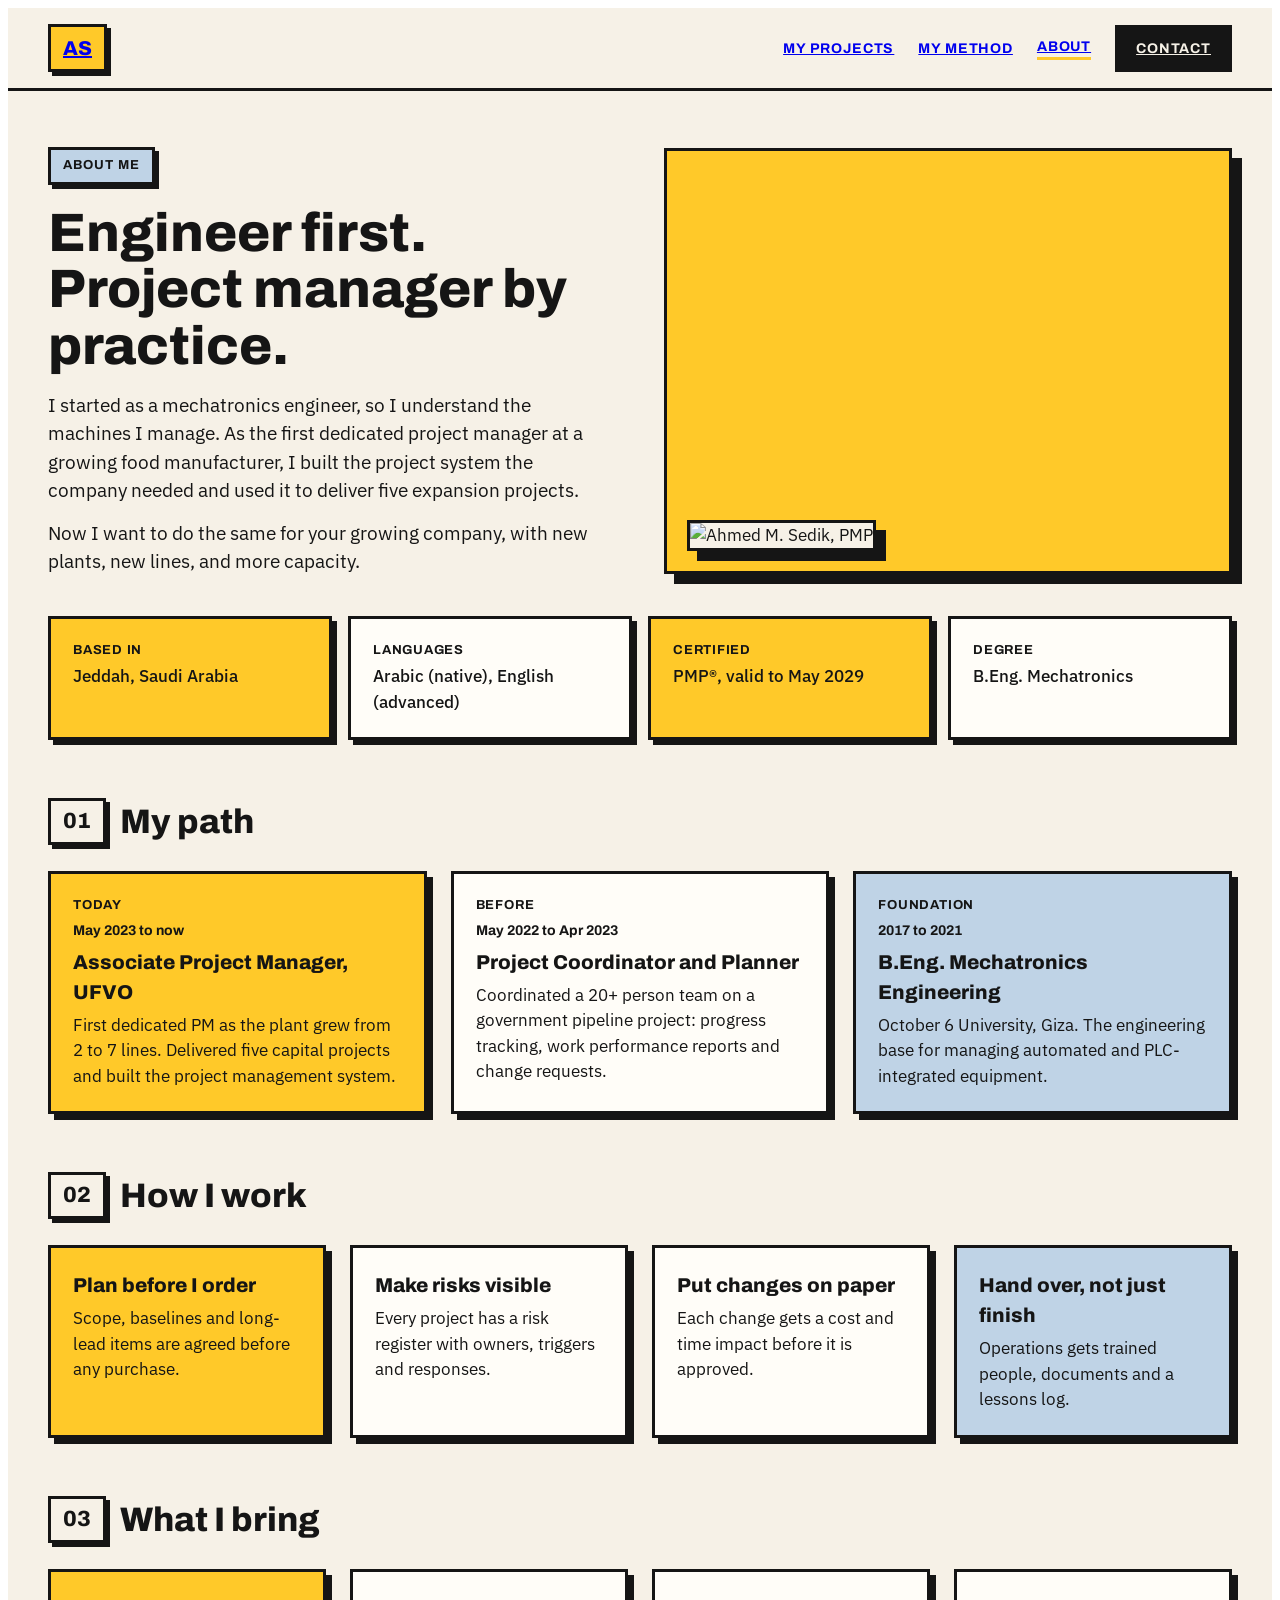
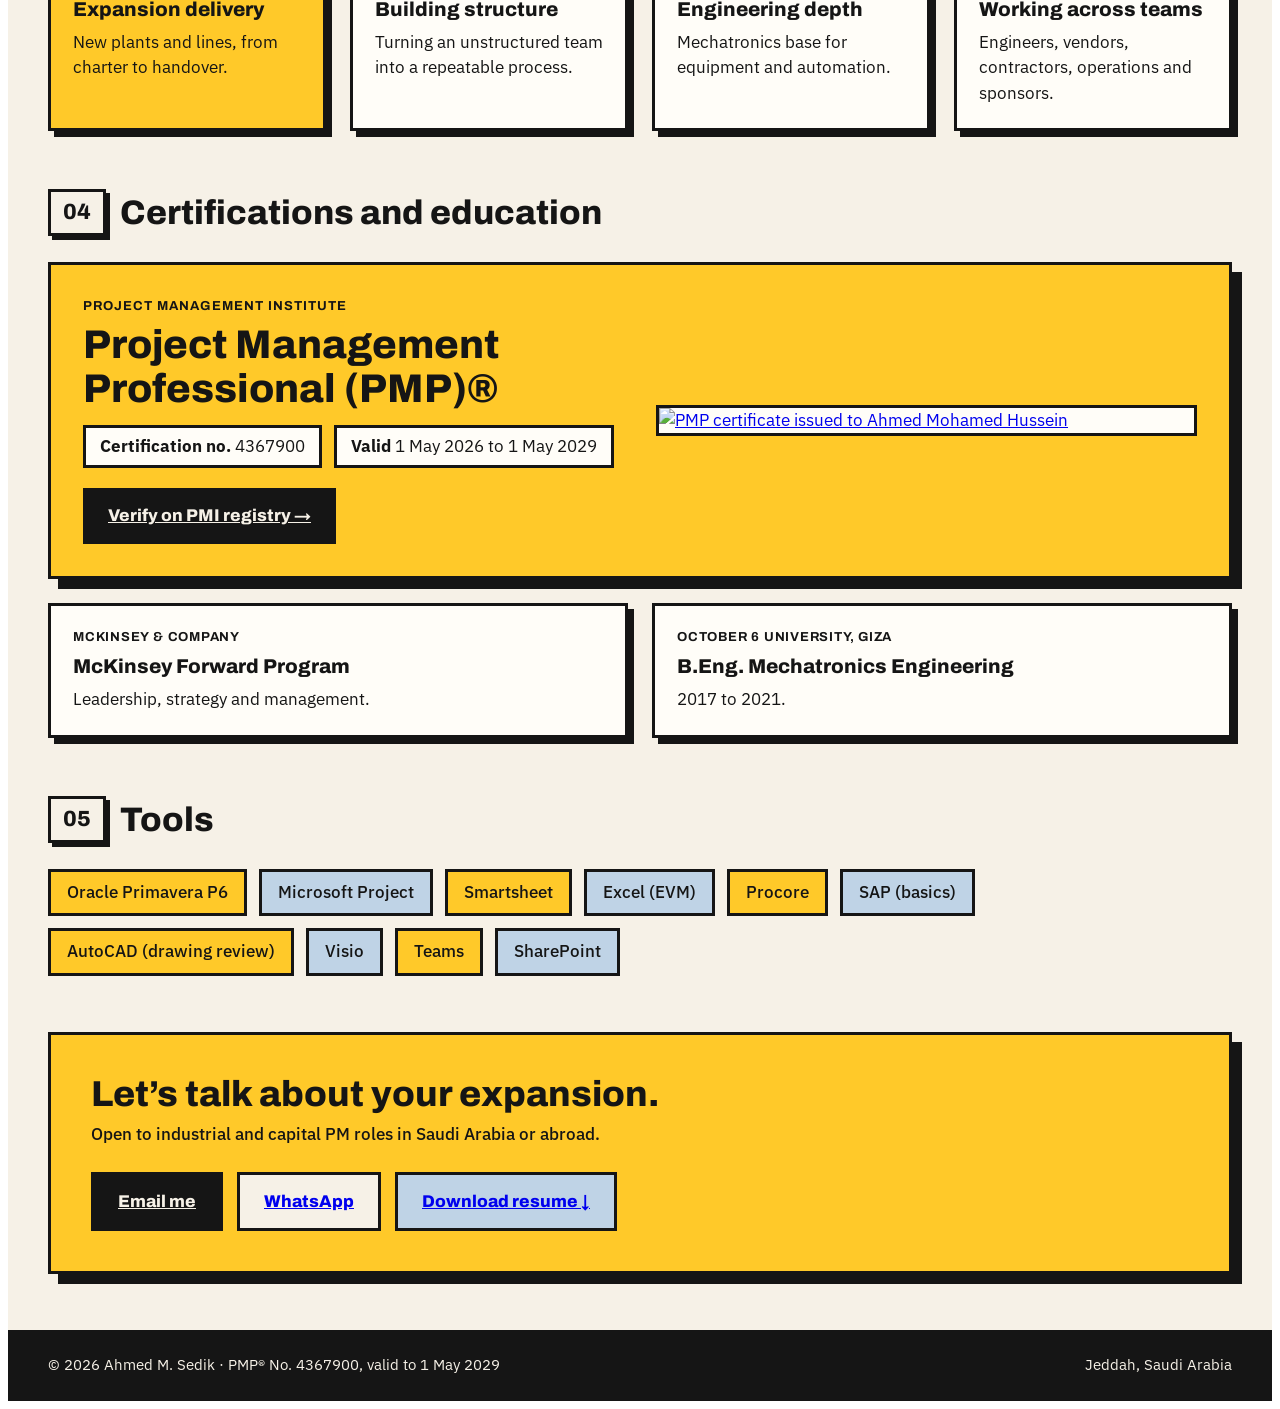
==== about.html @ be0f69f0 "Add files via upload" ====
<!doctype html>
<html lang="en">
<head>
<meta charset="utf-8">
<meta name="viewport" content="width=device-width, initial-scale=1">
<title>About | Ahmed M. Sedik, PMP</title>
<meta name="description" content="About Ahmed M. Sedik: mechatronics engineer and PMP®-certified project manager.">
<meta property="og:title" content="About | Ahmed M. Sedik, PMP">
<meta property="og:description" content="About Ahmed M. Sedik: mechatronics engineer and PMP®-certified project manager.">
<meta property="og:type" content="website">
<meta name="theme-color" content="#FFC929">
<link rel="icon" href="data:image/svg+xml,%3Csvg xmlns='http://www.w3.org/2000/svg' viewBox='0 0 64 64'%3E%3Crect width='64' height='64' fill='%23FFC929' stroke='%23151515' stroke-width='6'/%3E%3Ctext x='32' y='43' text-anchor='middle' font-family='Arial Black,Arial' font-weight='900' font-size='28' fill='%23151515'%3EAS%3C/text%3E%3C/svg%3E">
<link rel="preconnect" href="https://fonts.googleapis.com">
<link rel="preconnect" href="https://fonts.gstatic.com" crossorigin>
<link href="https://fonts.googleapis.com/css2?family=Archivo:wght@500;700;800&family=IBM+Plex+Sans:wght@400;500&display=swap" rel="stylesheet">
<link rel="stylesheet" href="assets/styles.css">
<link rel="stylesheet" href="assets/animations.css">
</head>
<body>
<div style="width:100%;box-sizing:border-box;background:#F6F1E7;color:#151515;font-family:'IBM Plex Sans',sans-serif;font-size:17px;line-height:1.5">
<div style="display:flex;flex-wrap:wrap;gap:16px;align-items:center;justify-content:space-between;padding:16px clamp(16px,4vw,40px);border-bottom:3px solid #151515"><a href="index.html" aria-label="Home" style="font-family:'Archivo',sans-serif;font-weight:800;font-size:20px;border:3px solid #151515;background:#FFC929;padding:6px 12px;box-shadow:4px 4px 0 #151515">AS</a><div style="display:flex;flex-wrap:wrap;gap:24px;align-items:center;font-family:'Archivo',sans-serif;font-weight:700;font-size:14px;letter-spacing:.06em;text-transform:uppercase"><a href="index.html#work">My Projects</a><a href="playbook.html">My method</a><a href="about.html" style="border-bottom:3px solid #FFC929">About</a><a href="index.html#contact" style="border:3px solid #151515;background:#151515;color:#F6F1E7;padding:10px 18px">Contact</a></div></div><div style="max-width:1200px;margin:0 auto;padding:56px clamp(16px,4vw,40px) 0;display:grid;grid-template-columns:repeat(auto-fit,minmax(min(100%,320px),1fr));gap:48px;align-items:center"><div><div style="display:inline-block;font-family:'Archivo',sans-serif;font-weight:700;font-size:13px;letter-spacing:.08em;text-transform:uppercase;border:3px solid #151515;background:#BFD3E6;padding:6px 12px;box-shadow:4px 4px 0 #151515">About me</div><h1 style="font-family:'Archivo',sans-serif;font-weight:800;font-size:clamp(30px,8vw,54px);line-height:1.05;margin:20px 0 16px">Engineer first. Project manager by practice.</h1><p style="font-size:19px;max-width:560px;margin:0 0 14px">I started as a mechatronics engineer, so I understand the machines I manage. As the first dedicated project manager at a growing food manufacturer, I built the project system the company needed and used it to deliver five expansion projects.</p><p style="font-size:19px;max-width:560px;margin:0">Now I want to do the same for your growing company, with new plants, new lines, and more capacity.</p></div><div style="border:3px solid #151515;background:#FFC929;box-shadow:10px 10px 0 #151515;min-height:380px;display:flex;align-items:flex-end;padding:20px"><div style="border:3px solid #151515;background:#F6F1E7;box-shadow:10px 10px 0 #151515;overflow:hidden"><img alt="Ahmed M. Sedik, PMP" src="assets/photo.jpg" style="width:100%;height:auto;display:block"></div></div></div><div style="max-width:1200px;margin:0 auto;padding:clamp(16px,4vw,40px) clamp(16px,4vw,40px) 0"><div style="display:grid;grid-template-columns:repeat(auto-fit,minmax(min(100%,220px),1fr));gap:16px"><div style="border:3px solid #151515;background:#FFC929;box-shadow:5px 5px 0 #151515;padding:22px"><div style="font-family:'Archivo',sans-serif;font-weight:700;font-size:13px;letter-spacing:.06em;text-transform:uppercase;margin-bottom:4px">Based in</div><div style="font-weight:500">Jeddah, Saudi Arabia</div></div><div style="border:3px solid #151515;background:#FFFDF8;box-shadow:5px 5px 0 #151515;padding:22px"><div style="font-family:'Archivo',sans-serif;font-weight:700;font-size:13px;letter-spacing:.06em;text-transform:uppercase;margin-bottom:4px">Languages</div><div style="font-weight:500">Arabic (native), English (advanced)</div></div><div style="border:3px solid #151515;background:#FFC929;box-shadow:5px 5px 0 #151515;padding:22px"><div style="font-family:'Archivo',sans-serif;font-weight:700;font-size:13px;letter-spacing:.06em;text-transform:uppercase;margin-bottom:4px">Certified</div><div style="font-weight:500">PMP®, valid to May 2029</div></div><div style="border:3px solid #151515;background:#FFFDF8;box-shadow:5px 5px 0 #151515;padding:22px"><div style="font-family:'Archivo',sans-serif;font-weight:700;font-size:13px;letter-spacing:.06em;text-transform:uppercase;margin-bottom:4px">Degree</div><div style="font-weight:500">B.Eng. Mechatronics</div></div></div></div><div style="max-width:1200px;margin:0 auto;padding:56px clamp(16px,4vw,40px) 0"><div style="display:flex;align-items:center;gap:14px;margin-bottom:24px"><div style="font-family:'Archivo',sans-serif;font-weight:800;font-size:22px;border:3px solid #151515;background:#F6F1E7;padding:4px 12px;box-shadow:4px 4px 0 #151515">01</div><h2 style="font-family:'Archivo',sans-serif;font-weight:800;font-size:34px;margin:0">My path</h2></div><div style="display:grid;grid-template-columns:repeat(auto-fit,minmax(min(100%,300px),1fr));gap:24px"><div style="border:3px solid #151515;background:#FFC929;box-shadow:6px 6px 0 #151515;padding:22px"><div style="font-family:'Archivo',sans-serif;font-weight:700;font-size:13px;letter-spacing:.06em;text-transform:uppercase;margin-bottom:4px">Today</div><div style="font-family:'Archivo',sans-serif;font-weight:700;font-size:14px;margin-bottom:6px">May 2023 to now</div><div style="font-family:'Archivo',sans-serif;font-weight:800;font-size:20px;margin-bottom:6px">Associate Project Manager, UFVO</div><div>First dedicated PM as the plant grew from 2 to 7 lines. Delivered five capital projects and built the project management system.</div></div><div style="border:3px solid #151515;background:#FFFDF8;box-shadow:6px 6px 0 #151515;padding:22px"><div style="font-family:'Archivo',sans-serif;font-weight:700;font-size:13px;letter-spacing:.06em;text-transform:uppercase;margin-bottom:4px">Before</div><div style="font-family:'Archivo',sans-serif;font-weight:700;font-size:14px;margin-bottom:6px">May 2022 to Apr 2023</div><div style="font-family:'Archivo',sans-serif;font-weight:800;font-size:20px;margin-bottom:6px">Project Coordinator and Planner</div><div>Coordinated a 20+ person team on a government pipeline project: progress tracking, work performance reports and change requests.</div></div><div style="border:3px solid #151515;background:#BFD3E6;box-shadow:6px 6px 0 #151515;padding:22px"><div style="font-family:'Archivo',sans-serif;font-weight:700;font-size:13px;letter-spacing:.06em;text-transform:uppercase;margin-bottom:4px">Foundation</div><div style="font-family:'Archivo',sans-serif;font-weight:700;font-size:14px;margin-bottom:6px">2017 to 2021</div><div style="font-family:'Archivo',sans-serif;font-weight:800;font-size:20px;margin-bottom:6px">B.Eng. Mechatronics Engineering</div><div>October 6 University, Giza. The engineering base for managing automated and PLC-integrated equipment.</div></div></div></div><div style="max-width:1200px;margin:0 auto;padding:56px clamp(16px,4vw,40px) 0"><div style="display:flex;align-items:center;gap:14px;margin-bottom:24px"><div style="font-family:'Archivo',sans-serif;font-weight:800;font-size:22px;border:3px solid #151515;background:#F6F1E7;padding:4px 12px;box-shadow:4px 4px 0 #151515">02</div><h2 style="font-family:'Archivo',sans-serif;font-weight:800;font-size:34px;margin:0">How I work</h2></div><div style="display:grid;grid-template-columns:repeat(auto-fit,minmax(min(100%,240px),1fr));gap:24px"><div style="border:3px solid #151515;background:#FFC929;box-shadow:6px 6px 0 #151515;padding:22px"><div style="font-family:'Archivo',sans-serif;font-weight:800;font-size:20px;margin-bottom:6px">Plan before I order</div><div>Scope, baselines and long-lead items are agreed before any purchase.</div></div><div style="border:3px solid #151515;background:#FFFDF8;box-shadow:6px 6px 0 #151515;padding:22px"><div style="font-family:'Archivo',sans-serif;font-weight:800;font-size:20px;margin-bottom:6px">Make risks visible</div><div>Every project has a risk register with owners, triggers and responses.</div></div><div style="border:3px solid #151515;background:#FFFDF8;box-shadow:6px 6px 0 #151515;padding:22px"><div style="font-family:'Archivo',sans-serif;font-weight:800;font-size:20px;margin-bottom:6px">Put changes on paper</div><div>Each change gets a cost and time impact before it is approved.</div></div><div style="border:3px solid #151515;background:#BFD3E6;box-shadow:6px 6px 0 #151515;padding:22px"><div style="font-family:'Archivo',sans-serif;font-weight:800;font-size:20px;margin-bottom:6px">Hand over, not just finish</div><div>Operations gets trained people, documents and a lessons log.</div></div></div></div><div style="max-width:1200px;margin:0 auto;padding:56px clamp(16px,4vw,40px) 0"><div style="display:flex;align-items:center;gap:14px;margin-bottom:24px"><div style="font-family:'Archivo',sans-serif;font-weight:800;font-size:22px;border:3px solid #151515;background:#F6F1E7;padding:4px 12px;box-shadow:4px 4px 0 #151515">03</div><h2 style="font-family:'Archivo',sans-serif;font-weight:800;font-size:34px;margin:0">What I bring</h2></div><div style="display:grid;grid-template-columns:repeat(auto-fit,minmax(min(100%,240px),1fr));gap:24px"><div style="border:3px solid #151515;background:#FFC929;box-shadow:6px 6px 0 #151515;padding:22px"><div style="font-family:'Archivo',sans-serif;font-weight:800;font-size:20px;margin-bottom:6px">Expansion delivery</div><div>New plants and lines, from charter to handover.</div></div><div style="border:3px solid #151515;background:#FFFDF8;box-shadow:6px 6px 0 #151515;padding:22px"><div style="font-family:'Archivo',sans-serif;font-weight:800;font-size:20px;margin-bottom:6px">Building structure</div><div>Turning an unstructured team into a repeatable process.</div></div><div style="border:3px solid #151515;background:#FFFDF8;box-shadow:6px 6px 0 #151515;padding:22px"><div style="font-family:'Archivo',sans-serif;font-weight:800;font-size:20px;margin-bottom:6px">Engineering depth</div><div>Mechatronics base for equipment and automation.</div></div><div style="border:3px solid #151515;background:#FFFDF8;box-shadow:6px 6px 0 #151515;padding:22px"><div style="font-family:'Archivo',sans-serif;font-weight:800;font-size:20px;margin-bottom:6px">Working across teams</div><div>Engineers, vendors, contractors, operations and sponsors.</div></div></div></div><div style="max-width:1200px;margin:0 auto;padding:56px clamp(16px,4vw,40px) 0"><div style="display:flex;align-items:center;gap:14px;margin-bottom:24px"><div style="font-family:'Archivo',sans-serif;font-weight:800;font-size:22px;border:3px solid #151515;background:#F6F1E7;padding:4px 12px;box-shadow:4px 4px 0 #151515">04</div><h2 style="font-family:'Archivo',sans-serif;font-weight:800;font-size:34px;margin:0">Certifications and education</h2></div><div style="border:3px solid #151515;background:#FFC929;box-shadow:10px 10px 0 #151515;padding:32px;display:grid;grid-template-columns:repeat(auto-fit,minmax(min(100%,300px),1fr));gap:32px;align-items:center"><div><div style="font-family:'Archivo',sans-serif;font-weight:700;font-size:13px;letter-spacing:.08em;text-transform:uppercase">Project Management Institute</div><div style="font-family:'Archivo',sans-serif;font-weight:800;font-size:40px;line-height:1.1;margin:6px 0 14px">Project Management Professional (PMP)®</div><div style="display:flex;flex-wrap:wrap;gap:12px;margin-bottom:20px"><span style="border:3px solid #151515;background:#FFFDF8;padding:6px 14px"><b>Certification no.</b> 4367900</span><span style="border:3px solid #151515;background:#FFFDF8;padding:6px 14px"><b>Valid</b> 1 May 2026 to 1 May 2029</span></div><a href="https://www.pmi.org/certifications/certification-resources/registry" style="font-family:'Archivo',sans-serif;font-weight:800;border:3px solid #151515;background:#151515;color:#F6F1E7;padding:12px 22px;display:inline-block">Verify on PMI registry →</a></div><a href="https://www.pmi.org/certifications/certification-resources/registry" style="display:block;border:3px solid #151515;background:#FFFDF8;overflow:hidden"><img alt="PMP certificate issued to Ahmed Mohamed Hussein" src="assets/pmp-certificate.jpg" style="width:100%;height:auto;display:block"></a></div><div style="height:24px"></div><div style="display:grid;grid-template-columns:repeat(auto-fit,minmax(min(100%,260px),1fr));gap:24px"><div style="border:3px solid #151515;background:#FFFDF8;box-shadow:6px 6px 0 #151515;padding:22px"><div style="font-family:'Archivo',sans-serif;font-weight:700;font-size:13px;letter-spacing:.06em;text-transform:uppercase;margin-bottom:4px">McKinsey &amp; Company</div><div style="font-family:'Archivo',sans-serif;font-weight:800;font-size:20px;margin-bottom:6px">McKinsey Forward Program</div><div>Leadership, strategy and management.</div></div><div style="border:3px solid #151515;background:#FFFDF8;box-shadow:6px 6px 0 #151515;padding:22px"><div style="font-family:'Archivo',sans-serif;font-weight:700;font-size:13px;letter-spacing:.06em;text-transform:uppercase;margin-bottom:4px">October 6 University, Giza</div><div style="font-family:'Archivo',sans-serif;font-weight:800;font-size:20px;margin-bottom:6px">B.Eng. Mechatronics Engineering</div><div>2017 to 2021.</div></div></div></div><div style="max-width:1200px;margin:0 auto;padding:56px clamp(16px,4vw,40px) 0"><div style="display:flex;align-items:center;gap:14px;margin-bottom:24px"><div style="font-family:'Archivo',sans-serif;font-weight:800;font-size:22px;border:3px solid #151515;background:#F6F1E7;padding:4px 12px;box-shadow:4px 4px 0 #151515">05</div><h2 style="font-family:'Archivo',sans-serif;font-weight:800;font-size:34px;margin:0">Tools</h2></div><div style="display:flex;flex-wrap:wrap;gap:12px"><span style="border:3px solid #151515;padding:8px 16px;background:#FFC929;font-weight:500">Oracle Primavera P6</span><span style="border:3px solid #151515;padding:8px 16px;background:#BFD3E6;font-weight:500">Microsoft Project</span><span style="border:3px solid #151515;padding:8px 16px;background:#FFC929;font-weight:500">Smartsheet</span><span style="border:3px solid #151515;padding:8px 16px;background:#BFD3E6;font-weight:500">Excel (EVM)</span><span style="border:3px solid #151515;padding:8px 16px;background:#FFC929;font-weight:500">Procore</span><span style="border:3px solid #151515;padding:8px 16px;background:#BFD3E6;font-weight:500">SAP (basics)</span><span style="border:3px solid #151515;padding:8px 16px;background:#FFC929;font-weight:500">AutoCAD (drawing review)</span><span style="border:3px solid #151515;padding:8px 16px;background:#BFD3E6;font-weight:500">Visio</span><span style="border:3px solid #151515;padding:8px 16px;background:#FFC929;font-weight:500">Teams</span><span style="border:3px solid #151515;padding:8px 16px;background:#BFD3E6;font-weight:500">SharePoint</span></div></div><div style="margin:56px auto 0;max-width:1200px;padding:0 clamp(16px,4vw,40px) 56px"><div style="border:3px solid #151515;background:#FFC929;box-shadow:10px 10px 0 #151515;padding:clamp(16px,4vw,40px);display:flex;flex-wrap:wrap;gap:24px;align-items:center;justify-content:space-between"><div><h2 style="font-family:'Archivo',sans-serif;font-weight:800;font-size:36px;line-height:1.1;margin:0 0 8px">Let’s talk about your expansion.</h2><div style="font-weight:500">Open to industrial and capital PM roles in Saudi Arabia or abroad.</div></div><div style="display:flex;flex-wrap:wrap;gap:14px"><a href="mailto:craftedbyahmad@gmail.com" style="font-family:'Archivo',sans-serif;font-weight:800;border:3px solid #151515;background:#151515;color:#F6F1E7;padding:14px 24px">Email me</a><a href="https://wa.me/966565140371" style="font-family:'Archivo',sans-serif;font-weight:800;border:3px solid #151515;background:#F6F1E7;padding:14px 24px">WhatsApp</a><a href="assets/Ahmed_Sedik_Resume.pdf" download style="font-family:'Archivo',sans-serif;font-weight:800;border:3px solid #151515;background:#BFD3E6;padding:14px 24px">Download resume ↓</a></div></div></div><div style="background:#151515;color:#F6F1E7;padding:24px clamp(16px,4vw,40px);display:flex;flex-wrap:wrap;gap:12px;justify-content:space-between;font-size:15px"><span>© 2026 Ahmed M. Sedik · PMP® No. 4367900, valid to 1 May 2029</span><span>Jeddah, Saudi Arabia</span></div>
</div>
<script src="assets/animations.js" defer></script>
</body>
</html>
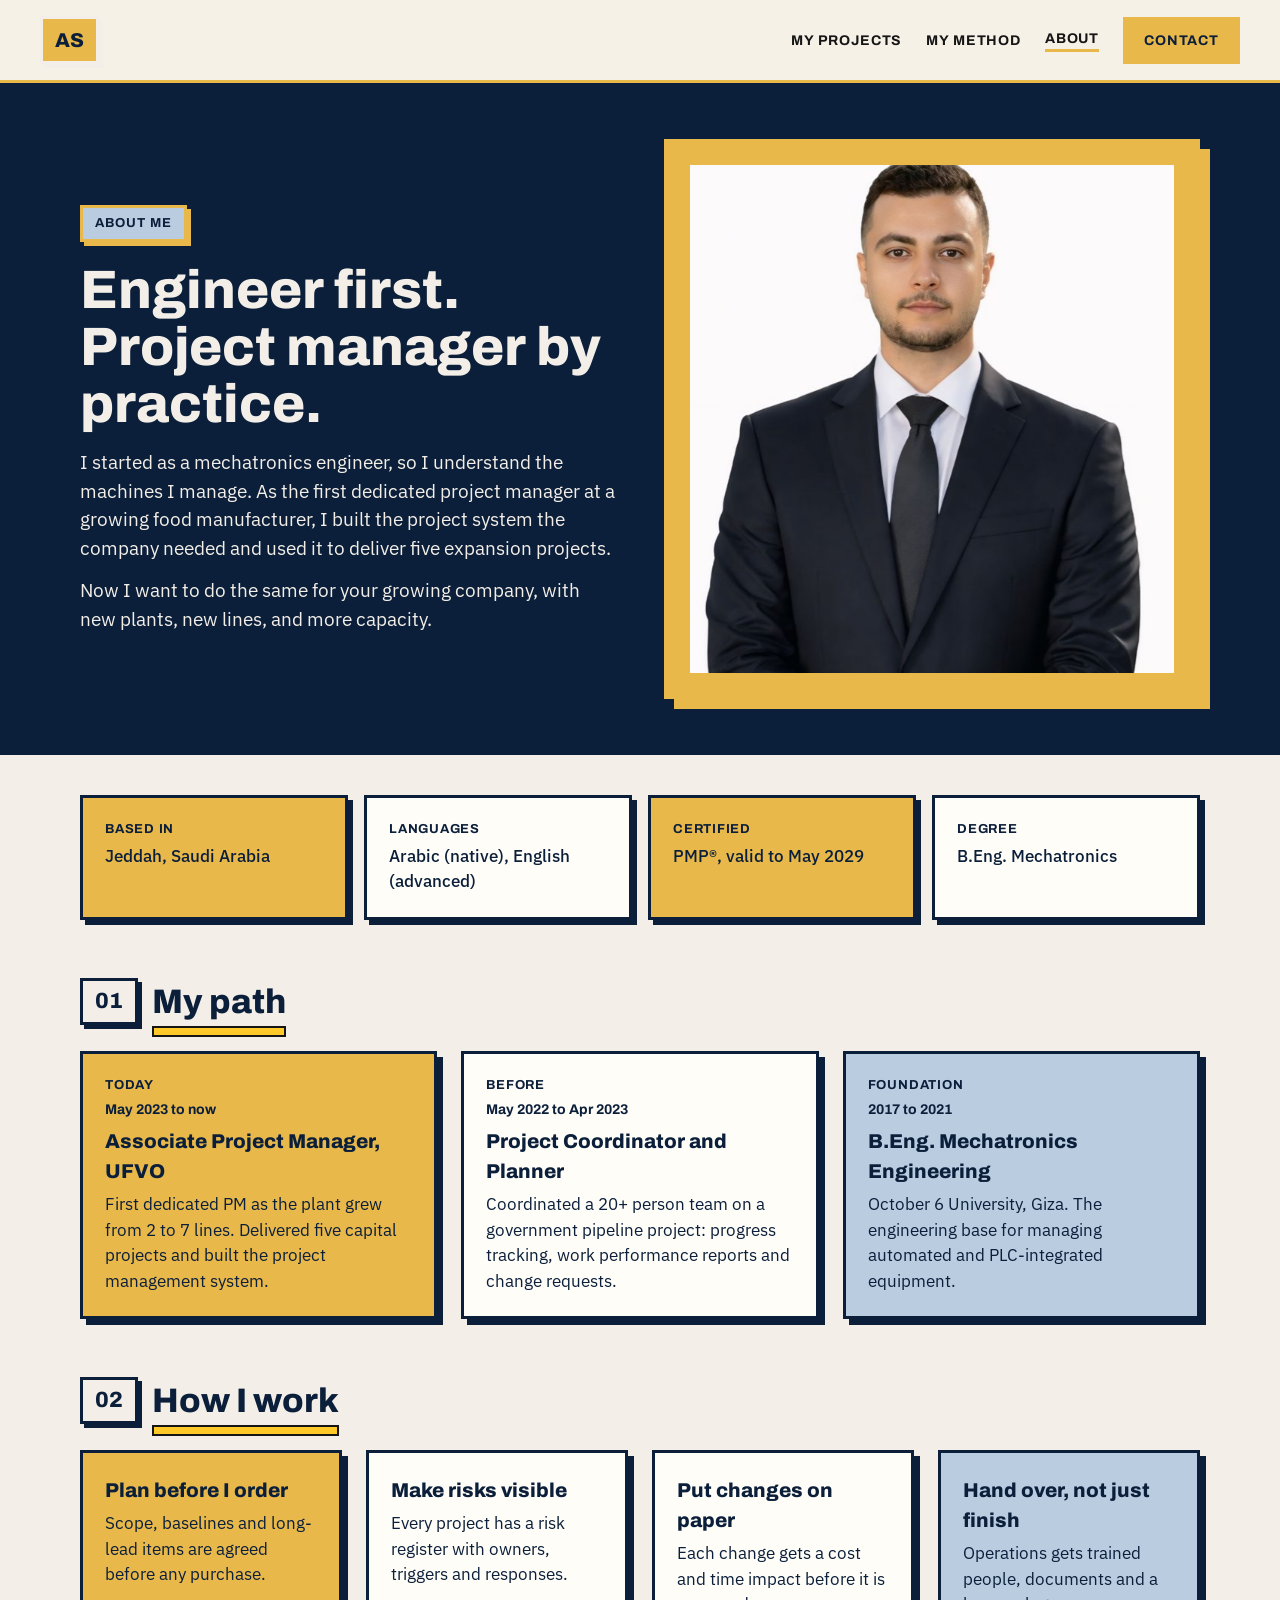
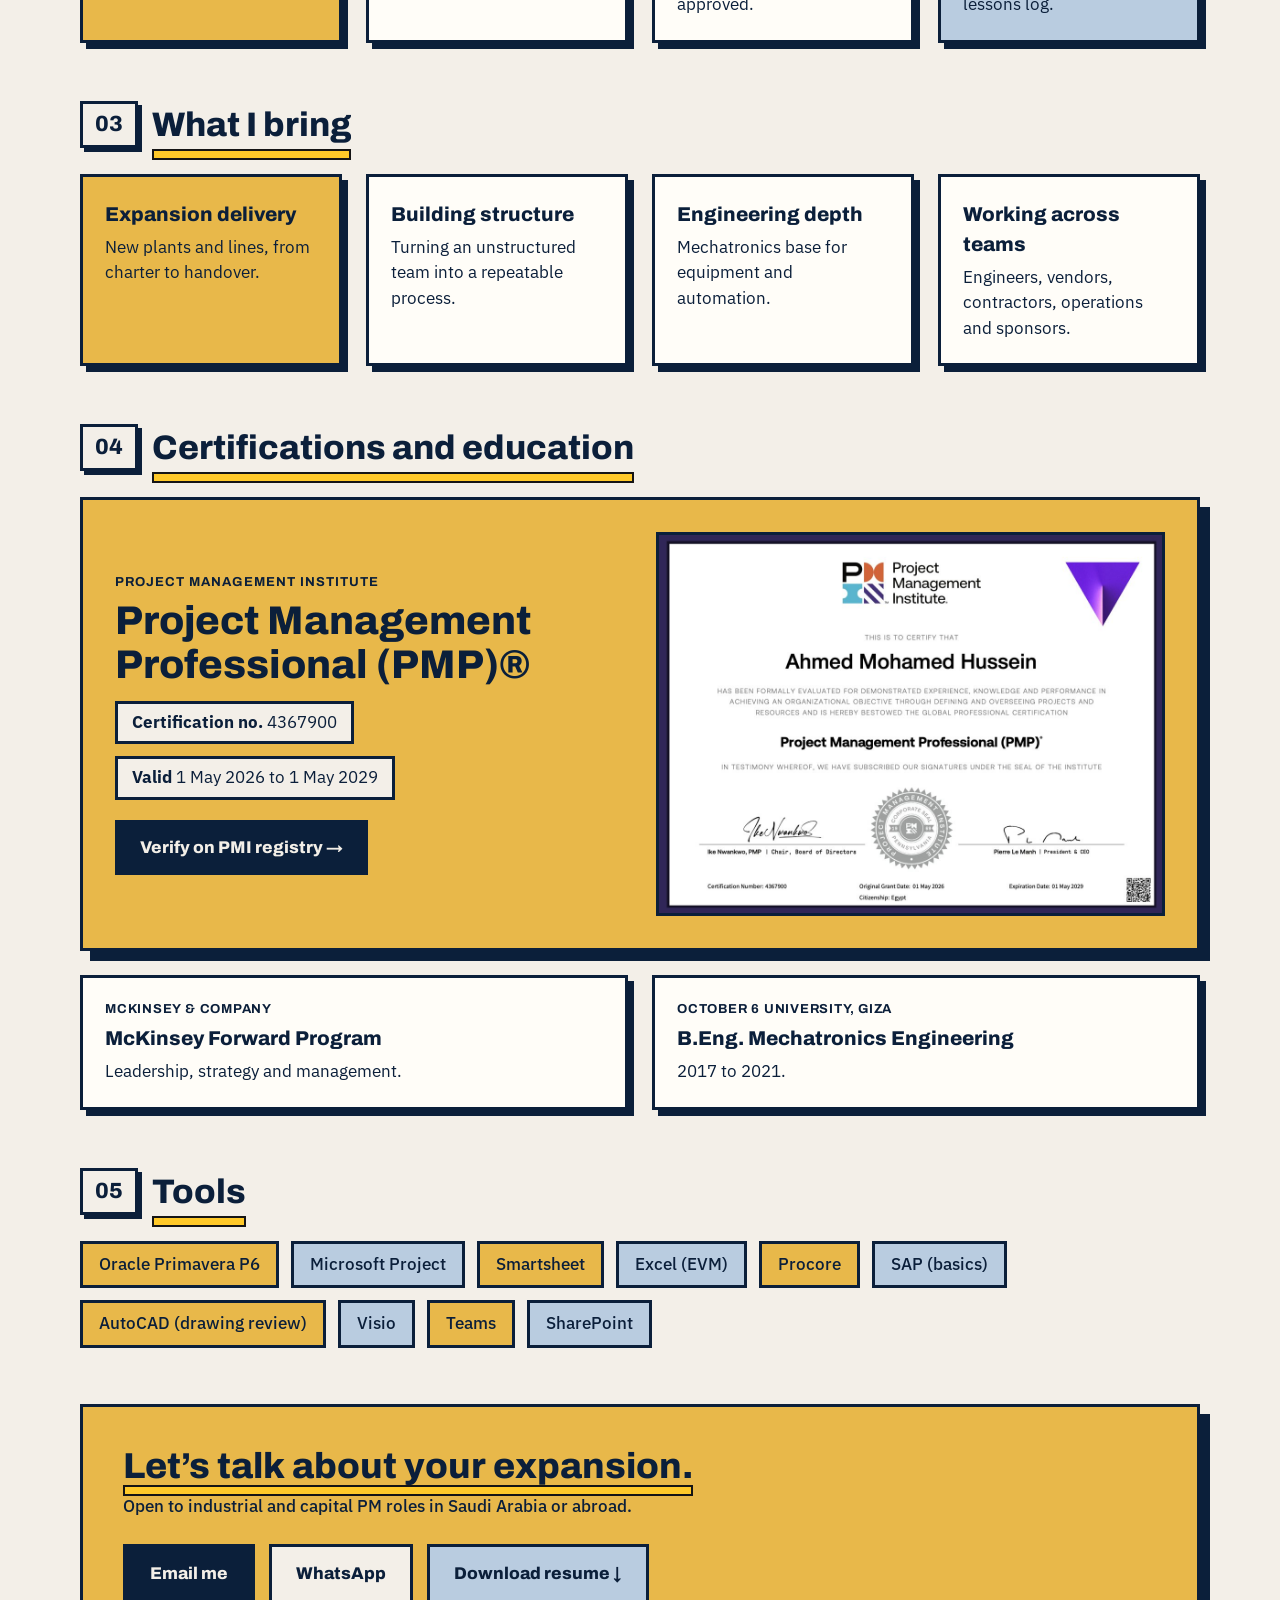
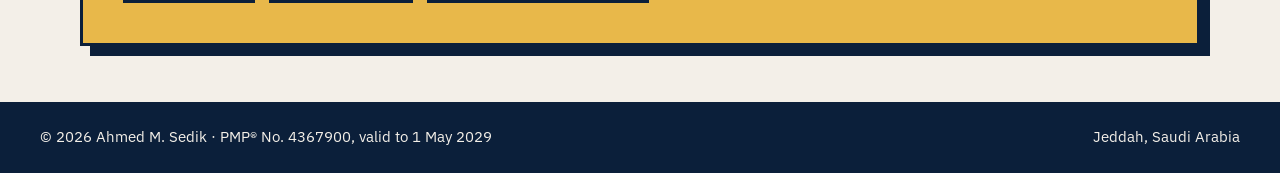
==== commit 8ea2c951: "Add files via upload" ====
--- a/about.html
+++ b/about.html
@@ -8,8 +8,8 @@
 <meta property="og:title" content="About | Ahmed M. Sedik, PMP">
 <meta property="og:description" content="About Ahmed M. Sedik: mechatronics engineer and PMP®-certified project manager.">
 <meta property="og:type" content="website">
-<meta name="theme-color" content="#FFC929">
-<link rel="icon" href="data:image/svg+xml,%3Csvg xmlns='http://www.w3.org/2000/svg' viewBox='0 0 64 64'%3E%3Crect width='64' height='64' fill='%23FFC929' stroke='%23151515' stroke-width='6'/%3E%3Ctext x='32' y='43' text-anchor='middle' font-family='Arial Black,Arial' font-weight='900' font-size='28' fill='%23151515'%3EAS%3C/text%3E%3C/svg%3E">
+<meta name="theme-color" content="#0B1F3A">
+<link rel="icon" href="data:image/svg+xml,%3Csvg xmlns='http://www.w3.org/2000/svg' viewBox='0 0 64 64'%3E%3Crect width='64' height='64' fill='%23E8B84A' stroke='%230B1F3A' stroke-width='6'/%3E%3Ctext x='32' y='43' text-anchor='middle' font-family='Arial Black,Arial' font-weight='900' font-size='28' fill='%230B1F3A'%3EAS%3C/text%3E%3C/svg%3E">
 <link rel="preconnect" href="https://fonts.googleapis.com">
 <link rel="preconnect" href="https://fonts.gstatic.com" crossorigin>
 <link href="https://fonts.googleapis.com/css2?family=Archivo:wght@500;700;800&family=IBM+Plex+Sans:wght@400;500&display=swap" rel="stylesheet">
@@ -17,8 +17,9 @@
 <link rel="stylesheet" href="assets/animations.css">
 </head>
 <body>
-<div style="width:100%;box-sizing:border-box;background:#F6F1E7;color:#151515;font-family:'IBM Plex Sans',sans-serif;font-size:17px;line-height:1.5">
-<div style="display:flex;flex-wrap:wrap;gap:16px;align-items:center;justify-content:space-between;padding:16px clamp(16px,4vw,40px);border-bottom:3px solid #151515"><a href="index.html" aria-label="Home" style="font-family:'Archivo',sans-serif;font-weight:800;font-size:20px;border:3px solid #151515;background:#FFC929;padding:6px 12px;box-shadow:4px 4px 0 #151515">AS</a><div style="display:flex;flex-wrap:wrap;gap:24px;align-items:center;font-family:'Archivo',sans-serif;font-weight:700;font-size:14px;letter-spacing:.06em;text-transform:uppercase"><a href="index.html#work">My Projects</a><a href="playbook.html">My method</a><a href="about.html" style="border-bottom:3px solid #FFC929">About</a><a href="index.html#contact" style="border:3px solid #151515;background:#151515;color:#F6F1E7;padding:10px 18px">Contact</a></div></div><div style="max-width:1200px;margin:0 auto;padding:56px clamp(16px,4vw,40px) 0;display:grid;grid-template-columns:repeat(auto-fit,minmax(min(100%,320px),1fr));gap:48px;align-items:center"><div><div style="display:inline-block;font-family:'Archivo',sans-serif;font-weight:700;font-size:13px;letter-spacing:.08em;text-transform:uppercase;border:3px solid #151515;background:#BFD3E6;padding:6px 12px;box-shadow:4px 4px 0 #151515">About me</div><h1 style="font-family:'Archivo',sans-serif;font-weight:800;font-size:clamp(30px,8vw,54px);line-height:1.05;margin:20px 0 16px">Engineer first. Project manager by practice.</h1><p style="font-size:19px;max-width:560px;margin:0 0 14px">I started as a mechatronics engineer, so I understand the machines I manage. As the first dedicated project manager at a growing food manufacturer, I built the project system the company needed and used it to deliver five expansion projects.</p><p style="font-size:19px;max-width:560px;margin:0">Now I want to do the same for your growing company, with new plants, new lines, and more capacity.</p></div><div style="border:3px solid #151515;background:#FFC929;box-shadow:10px 10px 0 #151515;min-height:380px;display:flex;align-items:flex-end;padding:20px"><div style="border:3px solid #151515;background:#F6F1E7;box-shadow:10px 10px 0 #151515;overflow:hidden"><img alt="Ahmed M. Sedik, PMP" src="assets/photo.jpg" style="width:100%;height:auto;display:block"></div></div></div><div style="max-width:1200px;margin:0 auto;padding:clamp(16px,4vw,40px) clamp(16px,4vw,40px) 0"><div style="display:grid;grid-template-columns:repeat(auto-fit,minmax(min(100%,220px),1fr));gap:16px"><div style="border:3px solid #151515;background:#FFC929;box-shadow:5px 5px 0 #151515;padding:22px"><div style="font-family:'Archivo',sans-serif;font-weight:700;font-size:13px;letter-spacing:.06em;text-transform:uppercase;margin-bottom:4px">Based in</div><div style="font-weight:500">Jeddah, Saudi Arabia</div></div><div style="border:3px solid #151515;background:#FFFDF8;box-shadow:5px 5px 0 #151515;padding:22px"><div style="font-family:'Archivo',sans-serif;font-weight:700;font-size:13px;letter-spacing:.06em;text-transform:uppercase;margin-bottom:4px">Languages</div><div style="font-weight:500">Arabic (native), English (advanced)</div></div><div style="border:3px solid #151515;background:#FFC929;box-shadow:5px 5px 0 #151515;padding:22px"><div style="font-family:'Archivo',sans-serif;font-weight:700;font-size:13px;letter-spacing:.06em;text-transform:uppercase;margin-bottom:4px">Certified</div><div style="font-weight:500">PMP®, valid to May 2029</div></div><div style="border:3px solid #151515;background:#FFFDF8;box-shadow:5px 5px 0 #151515;padding:22px"><div style="font-family:'Archivo',sans-serif;font-weight:700;font-size:13px;letter-spacing:.06em;text-transform:uppercase;margin-bottom:4px">Degree</div><div style="font-weight:500">B.Eng. Mechatronics</div></div></div></div><div style="max-width:1200px;margin:0 auto;padding:56px clamp(16px,4vw,40px) 0"><div style="display:flex;align-items:center;gap:14px;margin-bottom:24px"><div style="font-family:'Archivo',sans-serif;font-weight:800;font-size:22px;border:3px solid #151515;background:#F6F1E7;padding:4px 12px;box-shadow:4px 4px 0 #151515">01</div><h2 style="font-family:'Archivo',sans-serif;font-weight:800;font-size:34px;margin:0">My path</h2></div><div style="display:grid;grid-template-columns:repeat(auto-fit,minmax(min(100%,300px),1fr));gap:24px"><div style="border:3px solid #151515;background:#FFC929;box-shadow:6px 6px 0 #151515;padding:22px"><div style="font-family:'Archivo',sans-serif;font-weight:700;font-size:13px;letter-spacing:.06em;text-transform:uppercase;margin-bottom:4px">Today</div><div style="font-family:'Archivo',sans-serif;font-weight:700;font-size:14px;margin-bottom:6px">May 2023 to now</div><div style="font-family:'Archivo',sans-serif;font-weight:800;font-size:20px;margin-bottom:6px">Associate Project Manager, UFVO</div><div>First dedicated PM as the plant grew from 2 to 7 lines. Delivered five capital projects and built the project management system.</div></div><div style="border:3px solid #151515;background:#FFFDF8;box-shadow:6px 6px 0 #151515;padding:22px"><div style="font-family:'Archivo',sans-serif;font-weight:700;font-size:13px;letter-spacing:.06em;text-transform:uppercase;margin-bottom:4px">Before</div><div style="font-family:'Archivo',sans-serif;font-weight:700;font-size:14px;margin-bottom:6px">May 2022 to Apr 2023</div><div style="font-family:'Archivo',sans-serif;font-weight:800;font-size:20px;margin-bottom:6px">Project Coordinator and Planner</div><div>Coordinated a 20+ person team on a government pipeline project: progress tracking, work performance reports and change requests.</div></div><div style="border:3px solid #151515;background:#BFD3E6;box-shadow:6px 6px 0 #151515;padding:22px"><div style="font-family:'Archivo',sans-serif;font-weight:700;font-size:13px;letter-spacing:.06em;text-transform:uppercase;margin-bottom:4px">Foundation</div><div style="font-family:'Archivo',sans-serif;font-weight:700;font-size:14px;margin-bottom:6px">2017 to 2021</div><div style="font-family:'Archivo',sans-serif;font-weight:800;font-size:20px;margin-bottom:6px">B.Eng. Mechatronics Engineering</div><div>October 6 University, Giza. The engineering base for managing automated and PLC-integrated equipment.</div></div></div></div><div style="max-width:1200px;margin:0 auto;padding:56px clamp(16px,4vw,40px) 0"><div style="display:flex;align-items:center;gap:14px;margin-bottom:24px"><div style="font-family:'Archivo',sans-serif;font-weight:800;font-size:22px;border:3px solid #151515;background:#F6F1E7;padding:4px 12px;box-shadow:4px 4px 0 #151515">02</div><h2 style="font-family:'Archivo',sans-serif;font-weight:800;font-size:34px;margin:0">How I work</h2></div><div style="display:grid;grid-template-columns:repeat(auto-fit,minmax(min(100%,240px),1fr));gap:24px"><div style="border:3px solid #151515;background:#FFC929;box-shadow:6px 6px 0 #151515;padding:22px"><div style="font-family:'Archivo',sans-serif;font-weight:800;font-size:20px;margin-bottom:6px">Plan before I order</div><div>Scope, baselines and long-lead items are agreed before any purchase.</div></div><div style="border:3px solid #151515;background:#FFFDF8;box-shadow:6px 6px 0 #151515;padding:22px"><div style="font-family:'Archivo',sans-serif;font-weight:800;font-size:20px;margin-bottom:6px">Make risks visible</div><div>Every project has a risk register with owners, triggers and responses.</div></div><div style="border:3px solid #151515;background:#FFFDF8;box-shadow:6px 6px 0 #151515;padding:22px"><div style="font-family:'Archivo',sans-serif;font-weight:800;font-size:20px;margin-bottom:6px">Put changes on paper</div><div>Each change gets a cost and time impact before it is approved.</div></div><div style="border:3px solid #151515;background:#BFD3E6;box-shadow:6px 6px 0 #151515;padding:22px"><div style="font-family:'Archivo',sans-serif;font-weight:800;font-size:20px;margin-bottom:6px">Hand over, not just finish</div><div>Operations gets trained people, documents and a lessons log.</div></div></div></div><div style="max-width:1200px;margin:0 auto;padding:56px clamp(16px,4vw,40px) 0"><div style="display:flex;align-items:center;gap:14px;margin-bottom:24px"><div style="font-family:'Archivo',sans-serif;font-weight:800;font-size:22px;border:3px solid #151515;background:#F6F1E7;padding:4px 12px;box-shadow:4px 4px 0 #151515">03</div><h2 style="font-family:'Archivo',sans-serif;font-weight:800;font-size:34px;margin:0">What I bring</h2></div><div style="display:grid;grid-template-columns:repeat(auto-fit,minmax(min(100%,240px),1fr));gap:24px"><div style="border:3px solid #151515;background:#FFC929;box-shadow:6px 6px 0 #151515;padding:22px"><div style="font-family:'Archivo',sans-serif;font-weight:800;font-size:20px;margin-bottom:6px">Expansion delivery</div><div>New plants and lines, from charter to handover.</div></div><div style="border:3px solid #151515;background:#FFFDF8;box-shadow:6px 6px 0 #151515;padding:22px"><div style="font-family:'Archivo',sans-serif;font-weight:800;font-size:20px;margin-bottom:6px">Building structure</div><div>Turning an unstructured team into a repeatable process.</div></div><div style="border:3px solid #151515;background:#FFFDF8;box-shadow:6px 6px 0 #151515;padding:22px"><div style="font-family:'Archivo',sans-serif;font-weight:800;font-size:20px;margin-bottom:6px">Engineering depth</div><div>Mechatronics base for equipment and automation.</div></div><div style="border:3px solid #151515;background:#FFFDF8;box-shadow:6px 6px 0 #151515;padding:22px"><div style="font-family:'Archivo',sans-serif;font-weight:800;font-size:20px;margin-bottom:6px">Working across teams</div><div>Engineers, vendors, contractors, operations and sponsors.</div></div></div></div><div style="max-width:1200px;margin:0 auto;padding:56px clamp(16px,4vw,40px) 0"><div style="display:flex;align-items:center;gap:14px;margin-bottom:24px"><div style="font-family:'Archivo',sans-serif;font-weight:800;font-size:22px;border:3px solid #151515;background:#F6F1E7;padding:4px 12px;box-shadow:4px 4px 0 #151515">04</div><h2 style="font-family:'Archivo',sans-serif;font-weight:800;font-size:34px;margin:0">Certifications and education</h2></div><div style="border:3px solid #151515;background:#FFC929;box-shadow:10px 10px 0 #151515;padding:32px;display:grid;grid-template-columns:repeat(auto-fit,minmax(min(100%,300px),1fr));gap:32px;align-items:center"><div><div style="font-family:'Archivo',sans-serif;font-weight:700;font-size:13px;letter-spacing:.08em;text-transform:uppercase">Project Management Institute</div><div style="font-family:'Archivo',sans-serif;font-weight:800;font-size:40px;line-height:1.1;margin:6px 0 14px">Project Management Professional (PMP)®</div><div style="display:flex;flex-wrap:wrap;gap:12px;margin-bottom:20px"><span style="border:3px solid #151515;background:#FFFDF8;padding:6px 14px"><b>Certification no.</b> 4367900</span><span style="border:3px solid #151515;background:#FFFDF8;padding:6px 14px"><b>Valid</b> 1 May 2026 to 1 May 2029</span></div><a href="https://www.pmi.org/certifications/certification-resources/registry" style="font-family:'Archivo',sans-serif;font-weight:800;border:3px solid #151515;background:#151515;color:#F6F1E7;padding:12px 22px;display:inline-block">Verify on PMI registry →</a></div><a href="https://www.pmi.org/certifications/certification-resources/registry" style="display:block;border:3px solid #151515;background:#FFFDF8;overflow:hidden"><img alt="PMP certificate issued to Ahmed Mohamed Hussein" src="assets/pmp-certificate.jpg" style="width:100%;height:auto;display:block"></a></div><div style="height:24px"></div><div style="display:grid;grid-template-columns:repeat(auto-fit,minmax(min(100%,260px),1fr));gap:24px"><div style="border:3px solid #151515;background:#FFFDF8;box-shadow:6px 6px 0 #151515;padding:22px"><div style="font-family:'Archivo',sans-serif;font-weight:700;font-size:13px;letter-spacing:.06em;text-transform:uppercase;margin-bottom:4px">McKinsey &amp; Company</div><div style="font-family:'Archivo',sans-serif;font-weight:800;font-size:20px;margin-bottom:6px">McKinsey Forward Program</div><div>Leadership, strategy and management.</div></div><div style="border:3px solid #151515;background:#FFFDF8;box-shadow:6px 6px 0 #151515;padding:22px"><div style="font-family:'Archivo',sans-serif;font-weight:700;font-size:13px;letter-spacing:.06em;text-transform:uppercase;margin-bottom:4px">October 6 University, Giza</div><div style="font-family:'Archivo',sans-serif;font-weight:800;font-size:20px;margin-bottom:6px">B.Eng. Mechatronics Engineering</div><div>2017 to 2021.</div></div></div></div><div style="max-width:1200px;margin:0 auto;padding:56px clamp(16px,4vw,40px) 0"><div style="display:flex;align-items:center;gap:14px;margin-bottom:24px"><div style="font-family:'Archivo',sans-serif;font-weight:800;font-size:22px;border:3px solid #151515;background:#F6F1E7;padding:4px 12px;box-shadow:4px 4px 0 #151515">05</div><h2 style="font-family:'Archivo',sans-serif;font-weight:800;font-size:34px;margin:0">Tools</h2></div><div style="display:flex;flex-wrap:wrap;gap:12px"><span style="border:3px solid #151515;padding:8px 16px;background:#FFC929;font-weight:500">Oracle Primavera P6</span><span style="border:3px solid #151515;padding:8px 16px;background:#BFD3E6;font-weight:500">Microsoft Project</span><span style="border:3px solid #151515;padding:8px 16px;background:#FFC929;font-weight:500">Smartsheet</span><span style="border:3px solid #151515;padding:8px 16px;background:#BFD3E6;font-weight:500">Excel (EVM)</span><span style="border:3px solid #151515;padding:8px 16px;background:#FFC929;font-weight:500">Procore</span><span style="border:3px solid #151515;padding:8px 16px;background:#BFD3E6;font-weight:500">SAP (basics)</span><span style="border:3px solid #151515;padding:8px 16px;background:#FFC929;font-weight:500">AutoCAD (drawing review)</span><span style="border:3px solid #151515;padding:8px 16px;background:#BFD3E6;font-weight:500">Visio</span><span style="border:3px solid #151515;padding:8px 16px;background:#FFC929;font-weight:500">Teams</span><span style="border:3px solid #151515;padding:8px 16px;background:#BFD3E6;font-weight:500">SharePoint</span></div></div><div style="margin:56px auto 0;max-width:1200px;padding:0 clamp(16px,4vw,40px) 56px"><div style="border:3px solid #151515;background:#FFC929;box-shadow:10px 10px 0 #151515;padding:clamp(16px,4vw,40px);display:flex;flex-wrap:wrap;gap:24px;align-items:center;justify-content:space-between"><div><h2 style="font-family:'Archivo',sans-serif;font-weight:800;font-size:36px;line-height:1.1;margin:0 0 8px">Let’s talk about your expansion.</h2><div style="font-weight:500">Open to industrial and capital PM roles in Saudi Arabia or abroad.</div></div><div style="display:flex;flex-wrap:wrap;gap:14px"><a href="mailto:craftedbyahmad@gmail.com" style="font-family:'Archivo',sans-serif;font-weight:800;border:3px solid #151515;background:#151515;color:#F6F1E7;padding:14px 24px">Email me</a><a href="https://wa.me/966565140371" style="font-family:'Archivo',sans-serif;font-weight:800;border:3px solid #151515;background:#F6F1E7;padding:14px 24px">WhatsApp</a><a href="assets/Ahmed_Sedik_Resume.pdf" download style="font-family:'Archivo',sans-serif;font-weight:800;border:3px solid #151515;background:#BFD3E6;padding:14px 24px">Download resume ↓</a></div></div></div><div style="background:#151515;color:#F6F1E7;padding:24px clamp(16px,4vw,40px);display:flex;flex-wrap:wrap;gap:12px;justify-content:space-between;font-size:15px"><span>© 2026 Ahmed M. Sedik · PMP® No. 4367900, valid to 1 May 2029</span><span>Jeddah, Saudi Arabia</span></div>
+<div style="width:100%;box-sizing:border-box;background:#F3EFE8;;font-family:'IBM Plex Sans',sans-serif;font-size:17px;line-height:1.5;color:#0B1F3A">
+<div style="display:flex;flex-wrap:wrap;gap:16px;align-items:center;justify-content:space-between;padding:16px clamp(16px,4vw,40px);background:#0B1F3A;color:#F3EFE8;border-bottom:3px solid #E8B84A"><a href="index.html" aria-label="Home" style="font-family:'Archivo',sans-serif;font-weight:800;font-size:20px;border:3px solid #F3EFE8;background:#E8B84A;padding:6px 12px;box-shadow:4px 4px 0 #F3EFE8;color:#0B1F3A">AS</a><div style="display:flex;flex-wrap:wrap;gap:24px;align-items:center;font-family:'Archivo',sans-serif;font-weight:700;font-size:14px;letter-spacing:.06em;text-transform:uppercase"><a href="index.html#work">My Projects</a><a href="playbook.html">My method</a><a href="about.html" style="border-bottom:3px solid #E8B84A">About</a><a href="index.html#contact" style="padding:10px 18px;border:3px solid #E8B84A;background:#E8B84A;color:#0B1F3A">Contact</a></div></div><div style="background:#0B1F3A;color:#F3EFE8"><div style="max-width:1200px;margin:0 auto;padding:56px clamp(16px,4vw,40px) 56px;display:grid;grid-template-columns:repeat(auto-fit,minmax(min(100%,320px),1fr));gap:48px;align-items:center"><div><div style="display:inline-block;font-family:'Archivo',sans-serif;font-weight:700;font-size:13px;letter-spacing:.08em;text-transform:uppercase;border:3px solid #E8B84A;background:#B9CCE0;padding:6px 12px;box-shadow:4px 4px 0 #E8B84A;color:#0B1F3A">About me</div><h1 style="font-family:'Archivo',sans-serif;font-weight:800;font-size:clamp(30px,8vw,54px);line-height:1.05;margin:20px 0 16px">Engineer first. Project manager by practice.</h1><p style="font-size:19px;max-width:560px;margin:0 0 14px">I started as a mechatronics engineer, so I understand the machines I manage. As the first dedicated project manager at a growing food manufacturer, I built the project system the company needed and used it to deliver five expansion projects.</p><p style="font-size:19px;max-width:560px;margin:0">Now I want to do the same for your growing company, with new plants, new lines, and more capacity.</p></div><div style="border:3px solid #E8B84A;background:#E8B84A;box-shadow:10px 10px 0 #E8B84A;min-height:380px;display:flex;align-items:flex-end;padding:20px;color:#0B1F3A"><div style="border:3px solid #E8B84A;background:#FFFDF8;box-shadow:10px 10px 0 #E8B84A;overflow:hidden;color:#0B1F3A"><img alt="Ahmed M. Sedik, PMP" src="assets/photo.jpg" style="width:100%;height:auto;display:block"></div></div></div></div>
+<div style="max-width:1200px;margin:0 auto;padding:clamp(16px,4vw,40px) clamp(16px,4vw,40px) 0"><div style="display:grid;grid-template-columns:repeat(auto-fit,minmax(min(100%,220px),1fr));gap:16px"><div style="border:3px solid #0B1F3A;background:#E8B84A;box-shadow:5px 5px 0 #0B1F3A;padding:22px;color:#0B1F3A"><div style="font-family:'Archivo',sans-serif;font-weight:700;font-size:13px;letter-spacing:.06em;text-transform:uppercase;margin-bottom:4px">Based in</div><div style="font-weight:500">Jeddah, Saudi Arabia</div></div><div style="border:3px solid #0B1F3A;background:#FFFDF8;box-shadow:5px 5px 0 #0B1F3A;padding:22px;color:#0B1F3A"><div style="font-family:'Archivo',sans-serif;font-weight:700;font-size:13px;letter-spacing:.06em;text-transform:uppercase;margin-bottom:4px">Languages</div><div style="font-weight:500">Arabic (native), English (advanced)</div></div><div style="border:3px solid #0B1F3A;background:#E8B84A;box-shadow:5px 5px 0 #0B1F3A;padding:22px;color:#0B1F3A"><div style="font-family:'Archivo',sans-serif;font-weight:700;font-size:13px;letter-spacing:.06em;text-transform:uppercase;margin-bottom:4px">Certified</div><div style="font-weight:500">PMP®, valid to May 2029</div></div><div style="border:3px solid #0B1F3A;background:#FFFDF8;box-shadow:5px 5px 0 #0B1F3A;padding:22px;color:#0B1F3A"><div style="font-family:'Archivo',sans-serif;font-weight:700;font-size:13px;letter-spacing:.06em;text-transform:uppercase;margin-bottom:4px">Degree</div><div style="font-weight:500">B.Eng. Mechatronics</div></div></div></div><div style="max-width:1200px;margin:0 auto;padding:56px clamp(16px,4vw,40px) 0"><div style="display:flex;align-items:center;gap:14px;margin-bottom:24px"><div style="font-family:'Archivo',sans-serif;font-weight:800;font-size:22px;border:3px solid #0B1F3A;background:#F3EFE8;padding:4px 12px;box-shadow:4px 4px 0 #0B1F3A;color:#0B1F3A">01</div><h2 style="font-family:'Archivo',sans-serif;font-weight:800;font-size:34px;margin:0">My path</h2></div><div style="display:grid;grid-template-columns:repeat(auto-fit,minmax(min(100%,300px),1fr));gap:24px"><div style="border:3px solid #0B1F3A;background:#E8B84A;box-shadow:6px 6px 0 #0B1F3A;padding:22px;color:#0B1F3A"><div style="font-family:'Archivo',sans-serif;font-weight:700;font-size:13px;letter-spacing:.06em;text-transform:uppercase;margin-bottom:4px">Today</div><div style="font-family:'Archivo',sans-serif;font-weight:700;font-size:14px;margin-bottom:6px">May 2023 to now</div><div style="font-family:'Archivo',sans-serif;font-weight:800;font-size:20px;margin-bottom:6px">Associate Project Manager, UFVO</div><div>First dedicated PM as the plant grew from 2 to 7 lines. Delivered five capital projects and built the project management system.</div></div><div style="border:3px solid #0B1F3A;background:#FFFDF8;box-shadow:6px 6px 0 #0B1F3A;padding:22px;color:#0B1F3A"><div style="font-family:'Archivo',sans-serif;font-weight:700;font-size:13px;letter-spacing:.06em;text-transform:uppercase;margin-bottom:4px">Before</div><div style="font-family:'Archivo',sans-serif;font-weight:700;font-size:14px;margin-bottom:6px">May 2022 to Apr 2023</div><div style="font-family:'Archivo',sans-serif;font-weight:800;font-size:20px;margin-bottom:6px">Project Coordinator and Planner</div><div>Coordinated a 20+ person team on a government pipeline project: progress tracking, work performance reports and change requests.</div></div><div style="border:3px solid #0B1F3A;background:#B9CCE0;box-shadow:6px 6px 0 #0B1F3A;padding:22px;color:#0B1F3A"><div style="font-family:'Archivo',sans-serif;font-weight:700;font-size:13px;letter-spacing:.06em;text-transform:uppercase;margin-bottom:4px">Foundation</div><div style="font-family:'Archivo',sans-serif;font-weight:700;font-size:14px;margin-bottom:6px">2017 to 2021</div><div style="font-family:'Archivo',sans-serif;font-weight:800;font-size:20px;margin-bottom:6px">B.Eng. Mechatronics Engineering</div><div>October 6 University, Giza. The engineering base for managing automated and PLC-integrated equipment.</div></div></div></div><div style="max-width:1200px;margin:0 auto;padding:56px clamp(16px,4vw,40px) 0"><div style="display:flex;align-items:center;gap:14px;margin-bottom:24px"><div style="font-family:'Archivo',sans-serif;font-weight:800;font-size:22px;border:3px solid #0B1F3A;background:#F3EFE8;padding:4px 12px;box-shadow:4px 4px 0 #0B1F3A;color:#0B1F3A">02</div><h2 style="font-family:'Archivo',sans-serif;font-weight:800;font-size:34px;margin:0">How I work</h2></div><div style="display:grid;grid-template-columns:repeat(auto-fit,minmax(min(100%,240px),1fr));gap:24px"><div style="border:3px solid #0B1F3A;background:#E8B84A;box-shadow:6px 6px 0 #0B1F3A;padding:22px;color:#0B1F3A"><div style="font-family:'Archivo',sans-serif;font-weight:800;font-size:20px;margin-bottom:6px">Plan before I order</div><div>Scope, baselines and long-lead items are agreed before any purchase.</div></div><div style="border:3px solid #0B1F3A;background:#FFFDF8;box-shadow:6px 6px 0 #0B1F3A;padding:22px;color:#0B1F3A"><div style="font-family:'Archivo',sans-serif;font-weight:800;font-size:20px;margin-bottom:6px">Make risks visible</div><div>Every project has a risk register with owners, triggers and responses.</div></div><div style="border:3px solid #0B1F3A;background:#FFFDF8;box-shadow:6px 6px 0 #0B1F3A;padding:22px;color:#0B1F3A"><div style="font-family:'Archivo',sans-serif;font-weight:800;font-size:20px;margin-bottom:6px">Put changes on paper</div><div>Each change gets a cost and time impact before it is approved.</div></div><div style="border:3px solid #0B1F3A;background:#B9CCE0;box-shadow:6px 6px 0 #0B1F3A;padding:22px;color:#0B1F3A"><div style="font-family:'Archivo',sans-serif;font-weight:800;font-size:20px;margin-bottom:6px">Hand over, not just finish</div><div>Operations gets trained people, documents and a lessons log.</div></div></div></div><div style="max-width:1200px;margin:0 auto;padding:56px clamp(16px,4vw,40px) 0"><div style="display:flex;align-items:center;gap:14px;margin-bottom:24px"><div style="font-family:'Archivo',sans-serif;font-weight:800;font-size:22px;border:3px solid #0B1F3A;background:#F3EFE8;padding:4px 12px;box-shadow:4px 4px 0 #0B1F3A;color:#0B1F3A">03</div><h2 style="font-family:'Archivo',sans-serif;font-weight:800;font-size:34px;margin:0">What I bring</h2></div><div style="display:grid;grid-template-columns:repeat(auto-fit,minmax(min(100%,240px),1fr));gap:24px"><div style="border:3px solid #0B1F3A;background:#E8B84A;box-shadow:6px 6px 0 #0B1F3A;padding:22px;color:#0B1F3A"><div style="font-family:'Archivo',sans-serif;font-weight:800;font-size:20px;margin-bottom:6px">Expansion delivery</div><div>New plants and lines, from charter to handover.</div></div><div style="border:3px solid #0B1F3A;background:#FFFDF8;box-shadow:6px 6px 0 #0B1F3A;padding:22px;color:#0B1F3A"><div style="font-family:'Archivo',sans-serif;font-weight:800;font-size:20px;margin-bottom:6px">Building structure</div><div>Turning an unstructured team into a repeatable process.</div></div><div style="border:3px solid #0B1F3A;background:#FFFDF8;box-shadow:6px 6px 0 #0B1F3A;padding:22px;color:#0B1F3A"><div style="font-family:'Archivo',sans-serif;font-weight:800;font-size:20px;margin-bottom:6px">Engineering depth</div><div>Mechatronics base for equipment and automation.</div></div><div style="border:3px solid #0B1F3A;background:#FFFDF8;box-shadow:6px 6px 0 #0B1F3A;padding:22px;color:#0B1F3A"><div style="font-family:'Archivo',sans-serif;font-weight:800;font-size:20px;margin-bottom:6px">Working across teams</div><div>Engineers, vendors, contractors, operations and sponsors.</div></div></div></div><div style="max-width:1200px;margin:0 auto;padding:56px clamp(16px,4vw,40px) 0"><div style="display:flex;align-items:center;gap:14px;margin-bottom:24px"><div style="font-family:'Archivo',sans-serif;font-weight:800;font-size:22px;border:3px solid #0B1F3A;background:#F3EFE8;padding:4px 12px;box-shadow:4px 4px 0 #0B1F3A;color:#0B1F3A">04</div><h2 style="font-family:'Archivo',sans-serif;font-weight:800;font-size:34px;margin:0">Certifications and education</h2></div><div style="border:3px solid #0B1F3A;background:#E8B84A;box-shadow:10px 10px 0 #0B1F3A;padding:32px;display:grid;grid-template-columns:repeat(auto-fit,minmax(min(100%,300px),1fr));gap:32px;align-items:center;color:#0B1F3A"><div><div style="font-family:'Archivo',sans-serif;font-weight:700;font-size:13px;letter-spacing:.08em;text-transform:uppercase">Project Management Institute</div><div style="font-family:'Archivo',sans-serif;font-weight:800;font-size:40px;line-height:1.1;margin:6px 0 14px">Project Management Professional (PMP)®</div><div style="display:flex;flex-wrap:wrap;gap:12px;margin-bottom:20px"><span style="border:3px solid #0B1F3A;background:#F3EFE8;padding:6px 14px;color:#0B1F3A"><b>Certification no.</b> 4367900</span><span style="border:3px solid #0B1F3A;background:#F3EFE8;padding:6px 14px;color:#0B1F3A"><b>Valid</b> 1 May 2026 to 1 May 2029</span></div><a href="https://www.pmi.org/certifications/certification-resources/registry" style="font-family:'Archivo',sans-serif;font-weight:800;border:3px solid #0B1F3A;background:#0B1F3A;;padding:12px 22px;display:inline-block;color:#F3EFE8">Verify on PMI registry →</a></div><a href="https://www.pmi.org/certifications/certification-resources/registry" style="display:block;border:3px solid #0B1F3A;background:#FFFDF8;overflow:hidden;color:#0B1F3A"><img alt="PMP certificate issued to Ahmed Mohamed Hussein" src="assets/pmp-certificate.jpg" style="width:100%;height:auto;display:block"></a></div><div style="height:24px"></div><div style="display:grid;grid-template-columns:repeat(auto-fit,minmax(min(100%,260px),1fr));gap:24px"><div style="border:3px solid #0B1F3A;background:#FFFDF8;box-shadow:6px 6px 0 #0B1F3A;padding:22px;color:#0B1F3A"><div style="font-family:'Archivo',sans-serif;font-weight:700;font-size:13px;letter-spacing:.06em;text-transform:uppercase;margin-bottom:4px">McKinsey &amp; Company</div><div style="font-family:'Archivo',sans-serif;font-weight:800;font-size:20px;margin-bottom:6px">McKinsey Forward Program</div><div>Leadership, strategy and management.</div></div><div style="border:3px solid #0B1F3A;background:#FFFDF8;box-shadow:6px 6px 0 #0B1F3A;padding:22px;color:#0B1F3A"><div style="font-family:'Archivo',sans-serif;font-weight:700;font-size:13px;letter-spacing:.06em;text-transform:uppercase;margin-bottom:4px">October 6 University, Giza</div><div style="font-family:'Archivo',sans-serif;font-weight:800;font-size:20px;margin-bottom:6px">B.Eng. Mechatronics Engineering</div><div>2017 to 2021.</div></div></div></div><div style="max-width:1200px;margin:0 auto;padding:56px clamp(16px,4vw,40px) 0"><div style="display:flex;align-items:center;gap:14px;margin-bottom:24px"><div style="font-family:'Archivo',sans-serif;font-weight:800;font-size:22px;border:3px solid #0B1F3A;background:#F3EFE8;padding:4px 12px;box-shadow:4px 4px 0 #0B1F3A;color:#0B1F3A">05</div><h2 style="font-family:'Archivo',sans-serif;font-weight:800;font-size:34px;margin:0">Tools</h2></div><div style="display:flex;flex-wrap:wrap;gap:12px"><span style="border:3px solid #0B1F3A;padding:8px 16px;background:#E8B84A;font-weight:500;color:#0B1F3A">Oracle Primavera P6</span><span style="border:3px solid #0B1F3A;padding:8px 16px;background:#B9CCE0;font-weight:500;color:#0B1F3A">Microsoft Project</span><span style="border:3px solid #0B1F3A;padding:8px 16px;background:#E8B84A;font-weight:500;color:#0B1F3A">Smartsheet</span><span style="border:3px solid #0B1F3A;padding:8px 16px;background:#B9CCE0;font-weight:500;color:#0B1F3A">Excel (EVM)</span><span style="border:3px solid #0B1F3A;padding:8px 16px;background:#E8B84A;font-weight:500;color:#0B1F3A">Procore</span><span style="border:3px solid #0B1F3A;padding:8px 16px;background:#B9CCE0;font-weight:500;color:#0B1F3A">SAP (basics)</span><span style="border:3px solid #0B1F3A;padding:8px 16px;background:#E8B84A;font-weight:500;color:#0B1F3A">AutoCAD (drawing review)</span><span style="border:3px solid #0B1F3A;padding:8px 16px;background:#B9CCE0;font-weight:500;color:#0B1F3A">Visio</span><span style="border:3px solid #0B1F3A;padding:8px 16px;background:#E8B84A;font-weight:500;color:#0B1F3A">Teams</span><span style="border:3px solid #0B1F3A;padding:8px 16px;background:#B9CCE0;font-weight:500;color:#0B1F3A">SharePoint</span></div></div><div style="margin:56px auto 0;max-width:1200px;padding:0 clamp(16px,4vw,40px) 56px"><div style="border:3px solid #0B1F3A;background:#E8B84A;box-shadow:10px 10px 0 #0B1F3A;padding:clamp(16px,4vw,40px);display:flex;flex-wrap:wrap;gap:24px;align-items:center;justify-content:space-between;color:#0B1F3A"><div><h2 style="font-family:'Archivo',sans-serif;font-weight:800;font-size:36px;line-height:1.1;margin:0 0 8px">Let’s talk about your expansion.</h2><div style="font-weight:500">Open to industrial and capital PM roles in Saudi Arabia or abroad.</div></div><div style="display:flex;flex-wrap:wrap;gap:14px"><a href="mailto:craftedbyahmad@gmail.com" style="font-family:'Archivo',sans-serif;font-weight:800;border:3px solid #0B1F3A;background:#0B1F3A;;padding:14px 24px;color:#F3EFE8">Email me</a><a href="https://wa.me/966565140371" style="font-family:'Archivo',sans-serif;font-weight:800;border:3px solid #0B1F3A;background:#F3EFE8;padding:14px 24px;color:#0B1F3A">WhatsApp</a><a href="assets/Ahmed_Sedik_Resume.pdf" download style="font-family:'Archivo',sans-serif;font-weight:800;border:3px solid #0B1F3A;background:#B9CCE0;padding:14px 24px;color:#0B1F3A">Download resume ↓</a></div></div></div><div style="background:#0B1F3A;;padding:24px clamp(16px,4vw,40px);display:flex;flex-wrap:wrap;gap:12px;justify-content:space-between;font-size:15px;color:#F3EFE8"><span>© 2026 Ahmed M. Sedik · PMP® No. 4367900, valid to 1 May 2029</span><span>Jeddah, Saudi Arabia</span></div>
 </div>
 <script src="assets/animations.js" defer></script>
 </body>
--- a/assets/styles.css
+++ b/assets/styles.css
@@ -0,0 +1,11 @@
+*{box-sizing:border-box}
+html{scroll-behavior:smooth}
+body{margin:0;background:#F6F1E7}
+a{color:#151515;text-decoration:none}
+a:hover{text-decoration:underline}
+img{max-width:100%}
+svg{max-width:100%}
+table{max-width:100%}
+:focus-visible{outline:3px solid #151515;outline-offset:3px}
+@media(max-width:640px){body{font-size:16px}h2{font-size:clamp(24px,7vw,34px)!important}}
+@media(prefers-reduced-motion:reduce){html{scroll-behavior:auto}}
--- a/assets/animations.css
+++ b/assets/animations.css
@@ -0,0 +1,79 @@
+/* Portfolio animations. Graphics (SVG charts and diagrams) are never animated.
+   Under "Reduce Motion" only gentle fades remain. */
+:root{--ease:cubic-bezier(.2,.8,.2,1);--pop:cubic-bezier(.34,1.56,.64,1)}
+html{scroll-padding-top:90px}
+/* intro curtain (first visit per session) */
+.curtain{position:fixed;inset:0;z-index:10000;background:#FFC929;display:flex;align-items:center;justify-content:center;border-bottom:6px solid #151515;transition:transform .85s cubic-bezier(.77,0,.18,1)}
+.curtain b{font:800 clamp(64px,22vw,140px)/1 'Archivo',sans-serif;color:#151515;border:6px solid #151515;padding:.1em .22em;background:#F6F1E7;box-shadow:10px 10px 0 #151515;transform:scale(.6) rotate(-8deg);opacity:0;transition:transform .6s var(--pop),opacity .3s}
+.curtain.in b{transform:none;opacity:1}
+.curtain.go{transform:translateY(-100%)}
+/* sticky nav that hides on scroll down */
+.site-nav{position:sticky;top:0;z-index:50;background:#F6F1E7!important;transition:transform .35s var(--ease)}
+.site-nav.hide{transform:translateY(-100%)}
+.site-nav a:not(.btn){background:linear-gradient(#FFC929,#FFC929) 0 100%/0 3px no-repeat;transition:background-size .3s var(--ease)}
+.site-nav a:not(.btn):hover{background-size:100% 3px;text-decoration:none}
+/* scroll progress */
+.progress{position:fixed;left:0;top:0;height:5px;width:100%;background:#FFC929;border-bottom:2px solid #151515;transform-origin:0 50%;transform:scaleX(0);z-index:60;pointer-events:none}
+/* generic reveal: rise, tilt and settle */
+.js [data-reveal]{opacity:0;transition:opacity .6s var(--ease),transform .9s var(--pop);transition-delay:var(--d,0ms)}
+.js:not(.reduce) [data-reveal]{transform:translateY(36px) rotate(var(--rot,0deg)) scale(.97)}
+.js [data-reveal].is-in{opacity:1;transform:none}
+/* split text: words and letters rise out of a mask */
+.split .word{display:inline-block;white-space:nowrap}
+.split .w{display:inline-block;overflow:hidden;vertical-align:top;padding-bottom:.14em;margin-bottom:-.14em}
+.split .w>span{display:inline-block;transform:translateY(115%);transition:transform .9s var(--ease);transition-delay:calc(var(--i)*38ms + var(--base,0ms))}
+.split.is-in .w>span{transform:none}
+/* heading underline that draws itself */
+.ul{position:relative}
+.ul::after{content:"";position:absolute;left:0;right:0;bottom:-10px;height:7px;background:#FFC929;border:2px solid #151515;transform:scaleX(0);transform-origin:left;transition:transform .9s var(--ease) .35s}
+.ul.is-in::after{transform:scaleX(1)}
+/* section number chips pop in */
+.chip{transform:scale(0) rotate(-24deg);transition:transform .7s var(--pop)}
+.chip.is-in{transform:none}
+/* big numbers roll like an odometer */
+.roll{display:inline-block;height:1em;line-height:1;overflow:hidden;vertical-align:top}
+.roll .strip{display:block;transition:transform 1.7s cubic-bezier(.16,1,.3,1);transition-delay:calc(var(--k,0)*140ms)}
+.roll .strip span{display:block;height:1em;line-height:1}
+/* hover and press */
+.fx{--s:6px;--tx:0px;--ty:0px;--mx:0px;--my:0px;--rx:0deg;--ry:0deg;transition:transform .25s var(--ease),box-shadow .25s var(--ease);transform:perspective(900px) translate(calc(var(--tx) + var(--mx)),calc(var(--ty) + var(--my))) rotateX(var(--rx)) rotateY(var(--ry))}
+.fx:hover{--tx:-3px;--ty:-3px;box-shadow:calc(var(--s) + 4px) calc(var(--s) + 4px) 0 #151515!important}
+.fx:active{--tx:2px;--ty:2px;box-shadow:calc(var(--s) - 3px) calc(var(--s) - 3px) 0 #151515!important}
+a.fx:hover{text-decoration:none}
+.reduce .fx{transition:none;transform:none}
+/* tap ripple (works on phones) */
+.rip-host{position:relative;overflow:hidden}
+.ripple{position:absolute;width:10px;height:10px;border-radius:50%;background:rgba(21,21,21,.2);pointer-events:none;transform:translate(-50%,-50%) scale(0);animation:rip .65s ease-out forwards}
+@keyframes rip{to{transform:translate(-50%,-50%) scale(var(--sc,20));opacity:0}}
+/* keyword strip (moved by script; speeds up and reverses with scrolling) */
+.ticker{display:block!important;overflow:hidden;white-space:nowrap}
+.ticker .track{display:flex;width:max-content;will-change:transform}
+.ticker .seg{display:flex;align-items:center;gap:28px;padding-right:28px}
+.ticker .seg span{white-space:nowrap}
+.reduce .ticker{overflow:auto}
+/* hero photo keeps room for the scroll parallax */
+img[alt*="Sedik"]{will-change:transform}
+/* custom cursor (desktop mouse only) */
+.cursor{position:fixed;left:0;top:0;z-index:9999;pointer-events:none;opacity:0;transition:opacity .2s}
+.cursor i{display:flex;align-items:center;justify-content:center;width:44px;height:44px;margin:-22px 0 0 -22px;background:#FFC929;border:4px solid #151515;transform:scale(.32);transition:transform .3s var(--ease);font:800 13px 'Archivo',sans-serif;font-style:normal;color:#151515}
+.cursor span{opacity:0;transition:opacity .2s}
+.cursor.link i{transform:scale(.72)}
+.cursor.view i{transform:scale(1.35)}
+.cursor.view span{opacity:1}
+.cursor.hide{opacity:0!important}
+@media (hover:none){.cursor{display:none}}
+/* page transitions between pages (supported browsers) */
+@media (prefers-reduced-motion:no-preference){
+@view-transition{navigation:auto}
+::view-transition-old(root){animation:vt-out .22s ease both}
+::view-transition-new(root){animation:vt-in .4s var(--ease) both}
+@keyframes vt-out{to{opacity:0;transform:translateY(-8px)}}
+@keyframes vt-in{from{opacity:0;transform:translateY(12px)}}
+}
+
+/* whole project card is clickable: the 'View case study' link stretches over the card */
+.stretch::after{content:"";position:absolute;inset:0;z-index:2}
+.stretch:focus-visible{outline:none}
+.stretch:focus-visible::after{outline:3px solid #151515;outline-offset:4px}
+/* magnetic buttons that are not cards (e.g. the nav Contact button) */
+.mag{transform:translate(var(--mx,0px),var(--my,0px));transition:transform .25s var(--ease)}
+.reduce .mag{transform:none}
